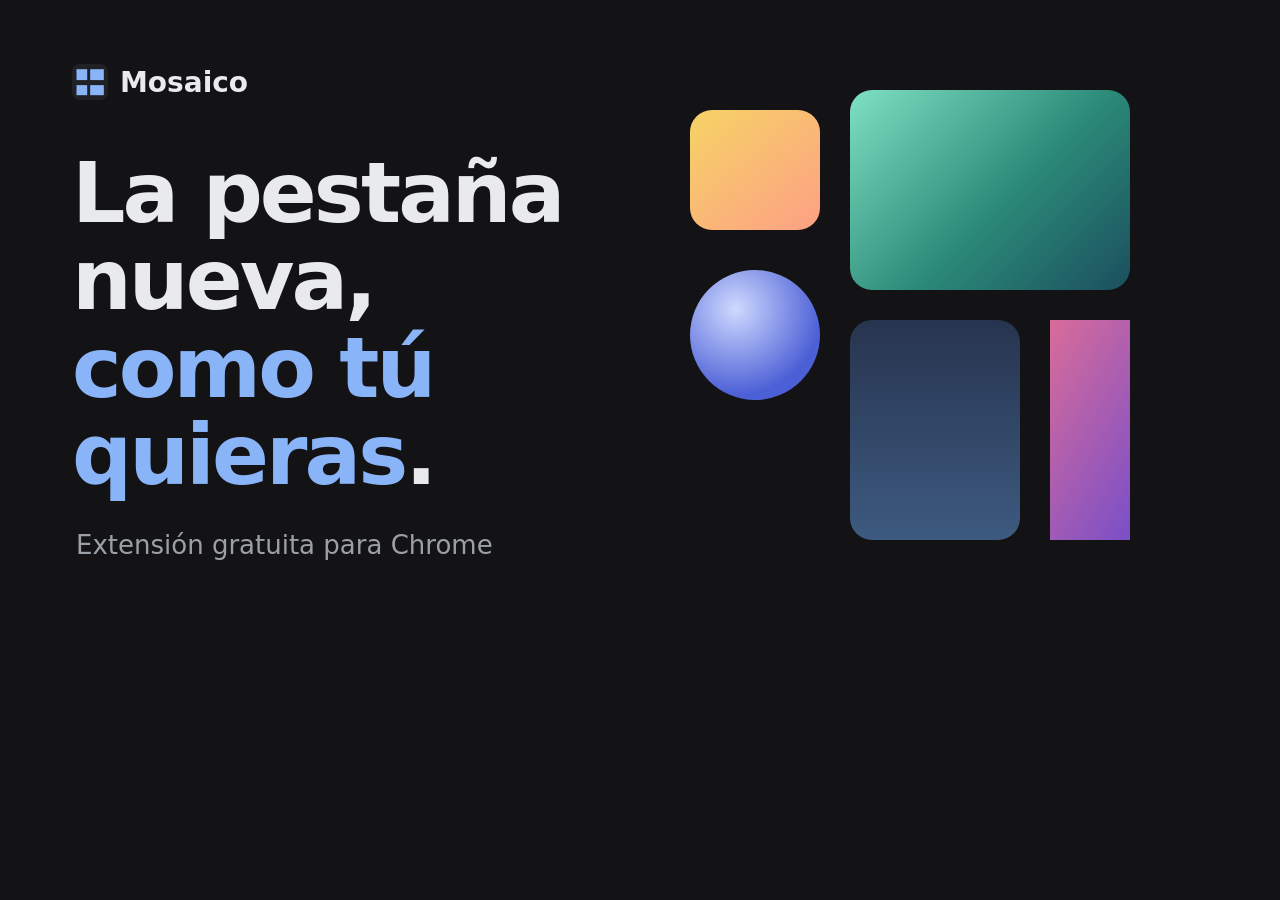
==== docs/og.html @ d46509e0 "Initial commit: Mosaico, extensión de nueva pestaña y web de descarga" ====
<!doctype html><meta charset="utf-8"><style>
*{box-sizing:border-box;margin:0}body{width:1200px;height:630px;background:#131316;color:#e8eaed;font-family:system-ui,"Segoe UI",sans-serif;position:relative;overflow:hidden}
h1{position:absolute;left:72px;top:150px;font-size:84px;line-height:1.04;letter-spacing:-.035em;font-weight:650;width:560px}h1 em{font-style:normal;color:#8ab4f8}
p{position:absolute;left:76px;bottom:70px;font-size:26px;color:#9aa0a6}
.n{position:absolute;left:72px;top:64px;font-weight:650;font-size:28px;display:flex;gap:12px;align-items:center}.n img{width:36px;border-radius:8px}
.s{position:absolute;left:690px;top:90px;width:440px;height:450px}.t{position:absolute}
</style><div class="n"><img src="../site/icon.png">Mosaico</div>
<h1>La pestaña nueva, <em>como tú quieras</em>.</h1><p>Extensión gratuita para Chrome</p>
<div class="s">
<div class="t" style="left:0;top:20px;width:130px;height:120px;border-radius:22px;background:linear-gradient(140deg,#f6d365,#fda085)"></div>
<div class="t" style="left:0;top:180px;width:130px;height:130px;border-radius:50%;background:radial-gradient(circle at 35% 30%,#cfd9ff,#4b5fd6 70%)"></div>
<div class="t" style="left:160px;top:0;width:280px;height:200px;border-radius:22px;background:linear-gradient(135deg,#7ee0c3,#2b8a78 55%,#1b4f5e)"></div>
<div class="t" style="left:160px;top:230px;width:170px;height:220px;border-radius:22px;background:linear-gradient(#27344f,#3d5a80)"></div>
<div class="t" style="left:360px;top:230px;width:80px;height:220px;background:linear-gradient(120deg,#d96c9a,#7a4fc8)"></div>
</div>
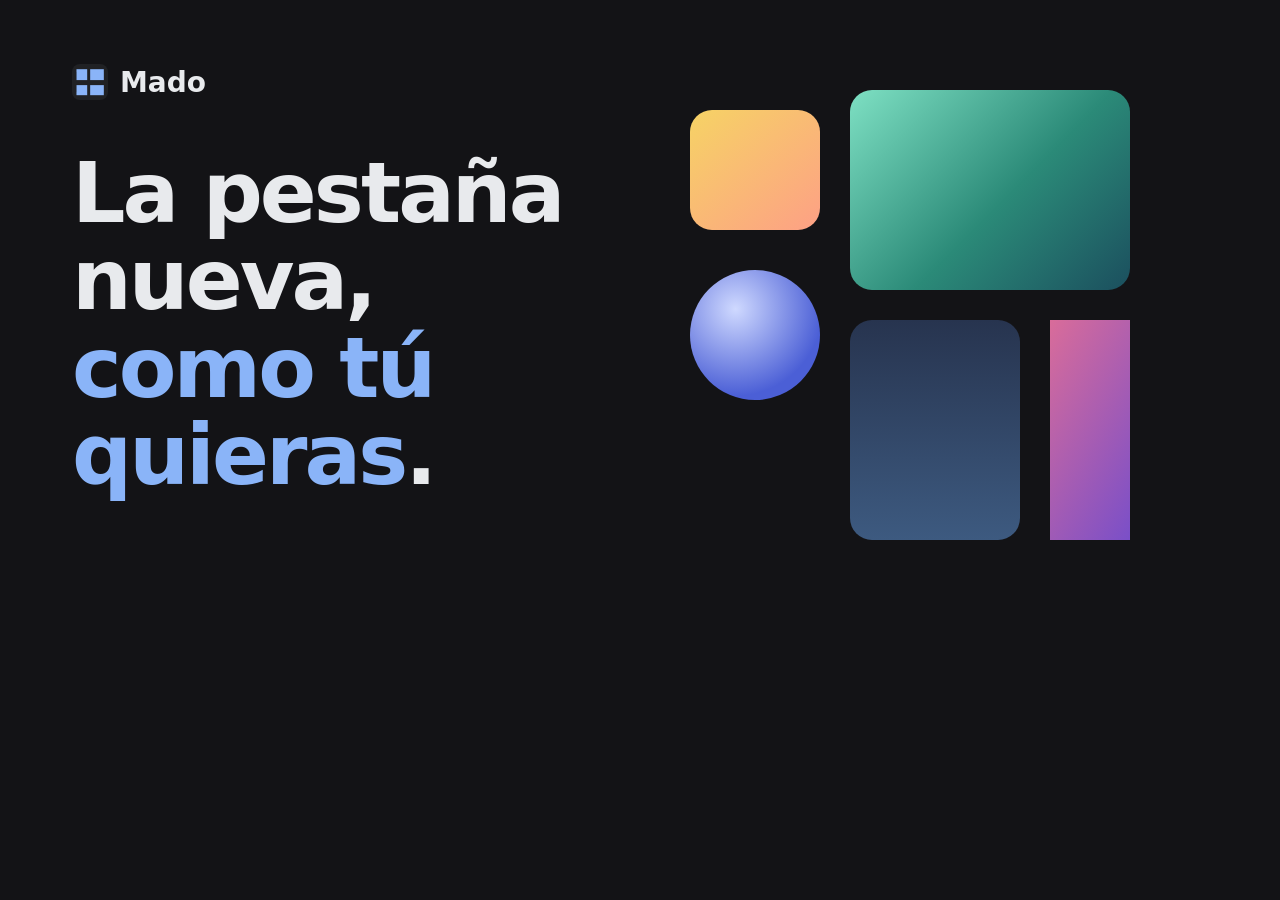
==== commit 87882899: "Rename project to Mado" ====
--- a/docs/og.html
+++ b/docs/og.html
@@ -4,8 +4,8 @@
 p{position:absolute;left:76px;bottom:70px;font-size:26px;color:#9aa0a6}
 .n{position:absolute;left:72px;top:64px;font-weight:650;font-size:28px;display:flex;gap:12px;align-items:center}.n img{width:36px;border-radius:8px}
 .s{position:absolute;left:690px;top:90px;width:440px;height:450px}.t{position:absolute}
-</style><div class="n"><img src="../site/icon.png">Mosaico</div>
-<h1>La pestaña nueva, <em>como tú quieras</em>.</h1><p>Extensión gratuita para Chrome</p>
+</style><div class="n"><img src="../site/icon.png">Mado</div>
+<h1>La pestaña nueva, <em>como tú quieras</em>.</h1>
 <div class="s">
 <div class="t" style="left:0;top:20px;width:130px;height:120px;border-radius:22px;background:linear-gradient(140deg,#f6d365,#fda085)"></div>
 <div class="t" style="left:0;top:180px;width:130px;height:130px;border-radius:50%;background:radial-gradient(circle at 35% 30%,#cfd9ff,#4b5fd6 70%)"></div>
